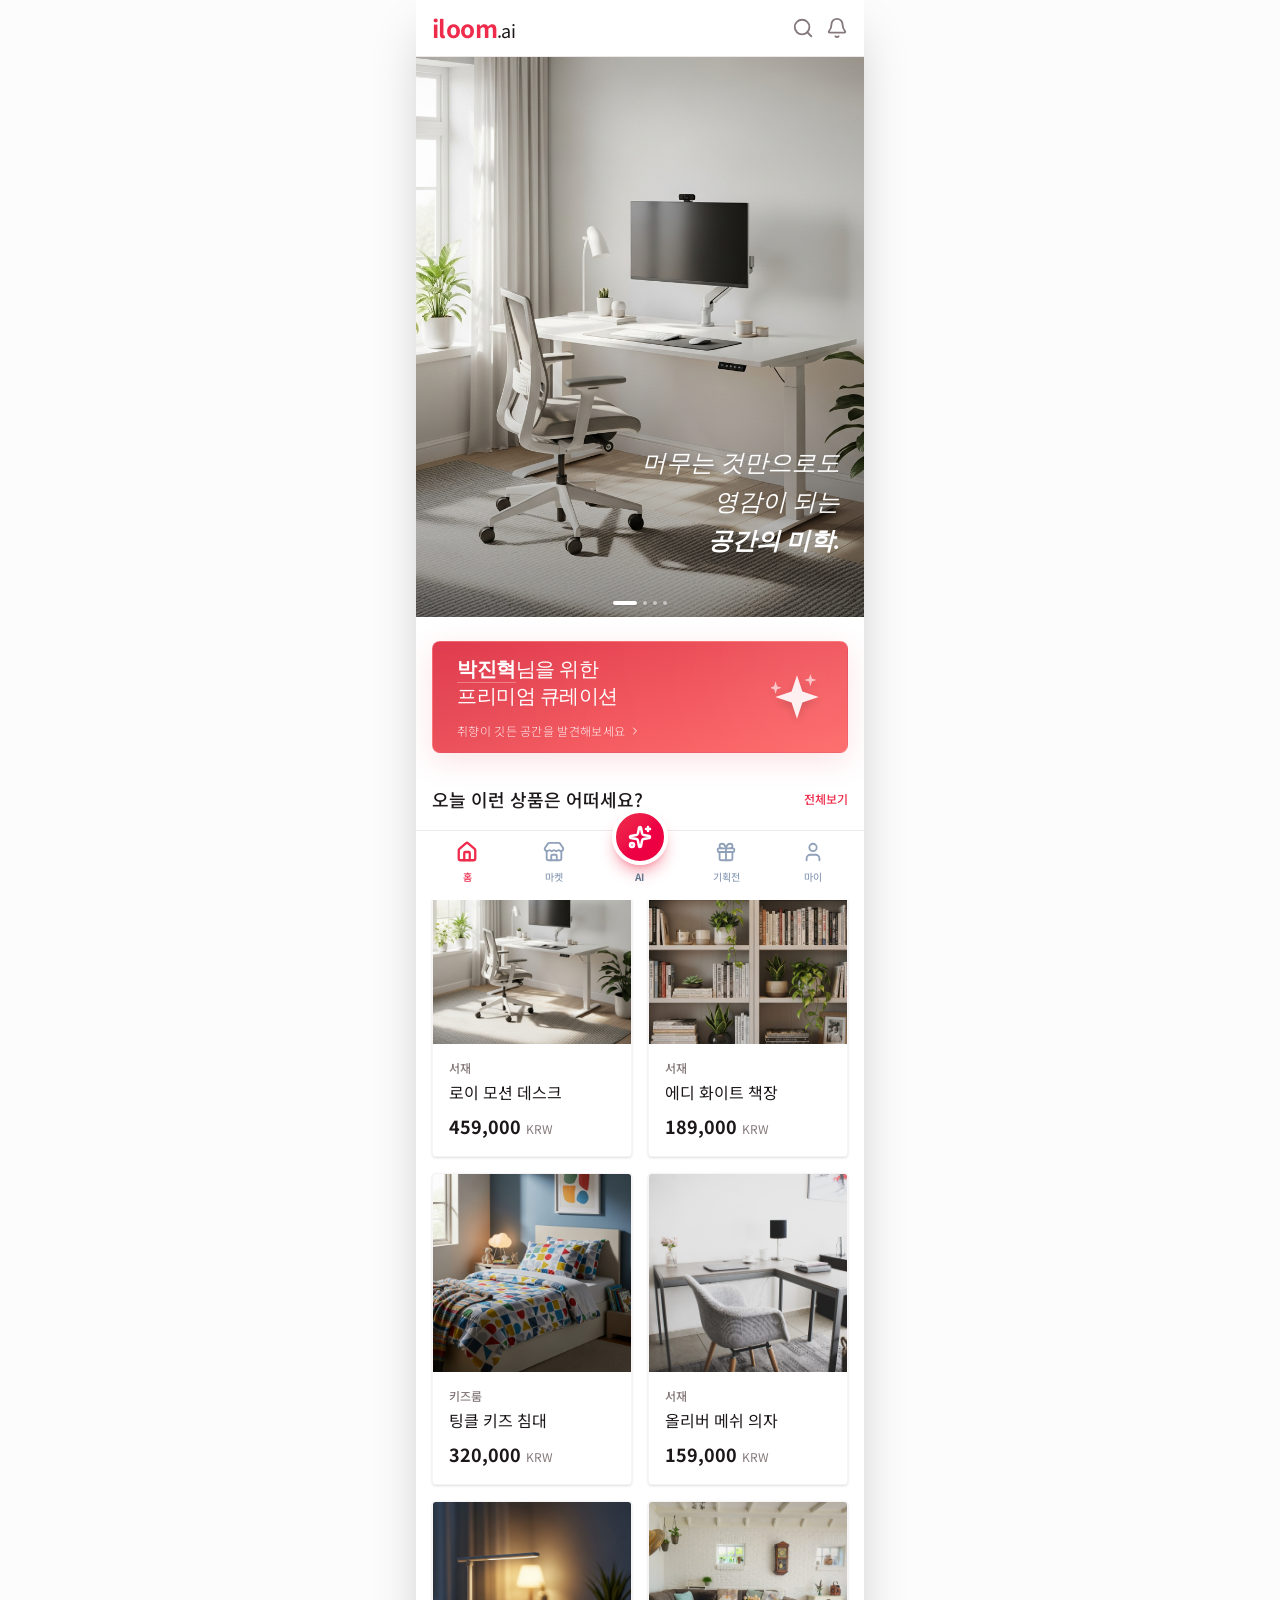
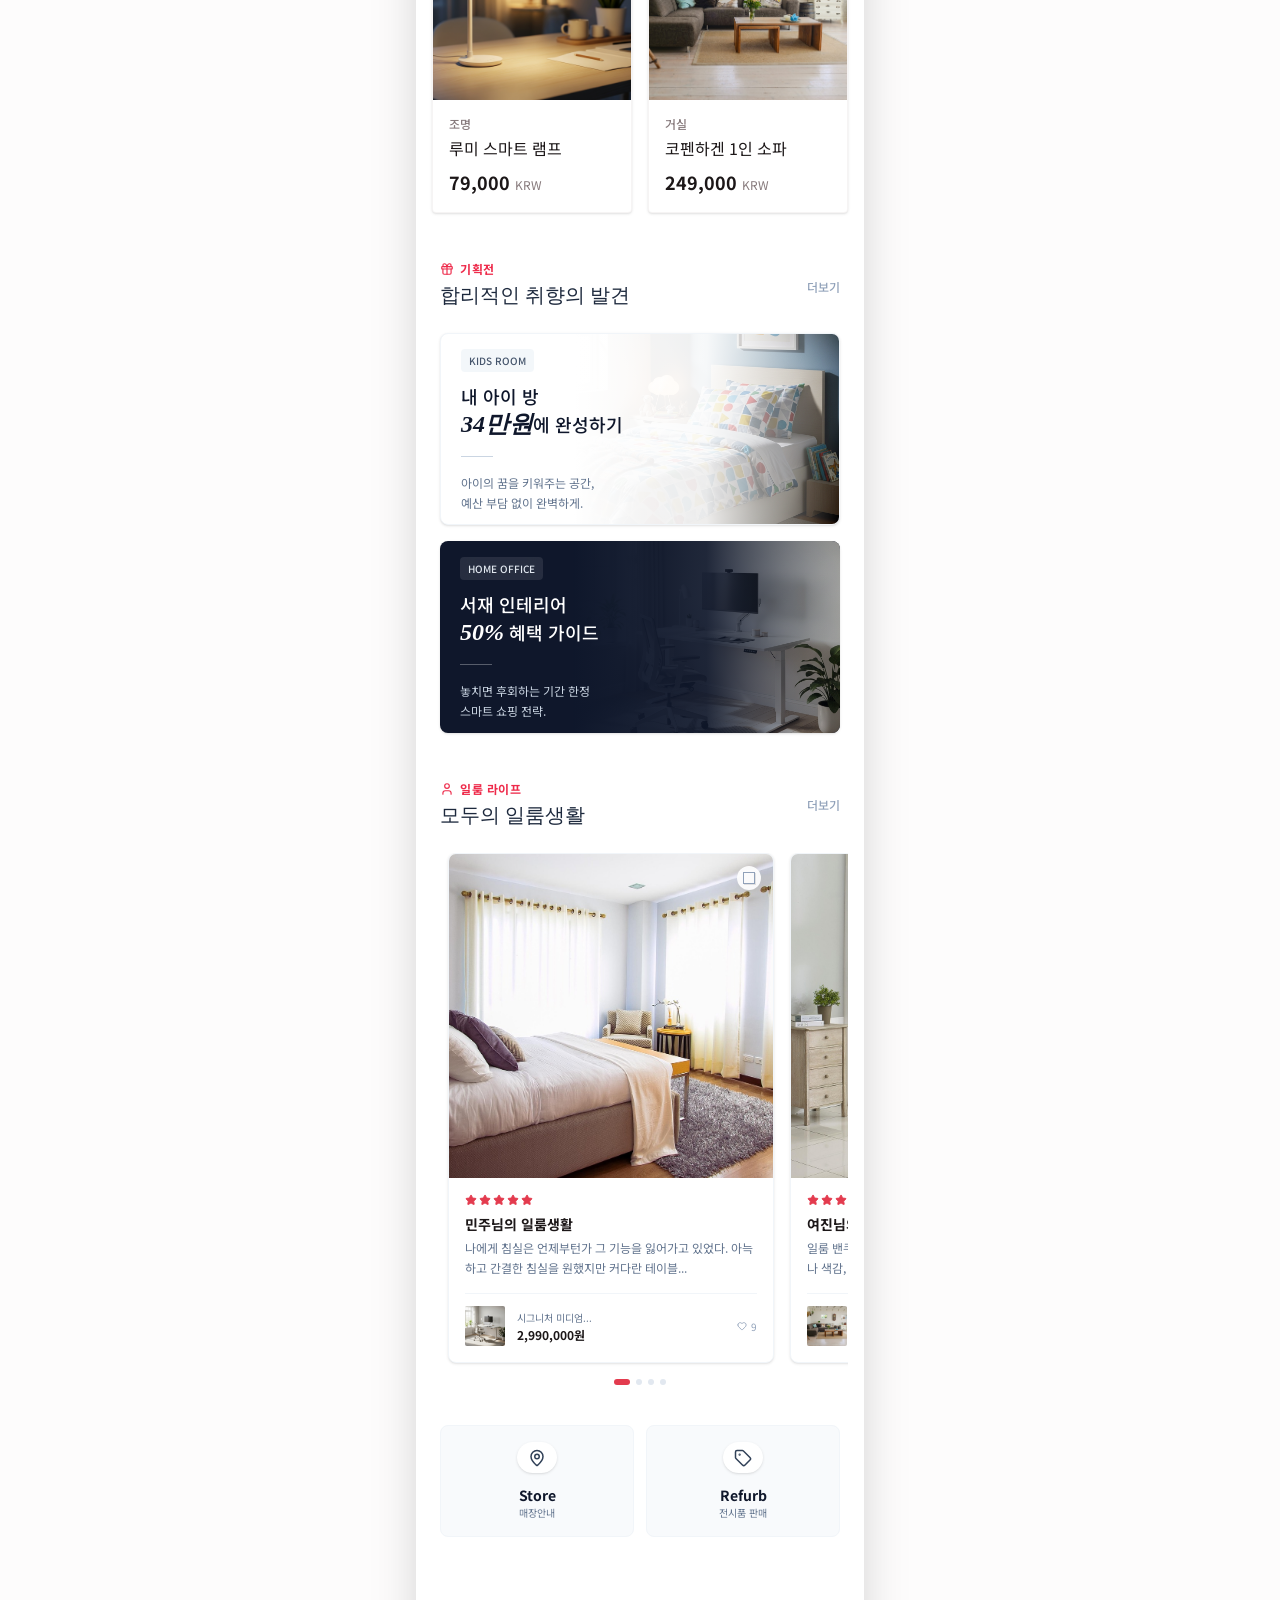
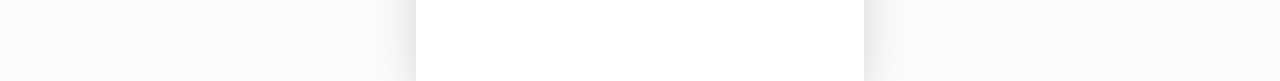
==== index.html @ d651297a "Updates" ====
<!DOCTYPE html>
<html lang="ko">
  <head>
    <meta charset="UTF-8" />
    <meta name="viewport" content="width=device-width, initial-scale=1.0, maximum-scale=1" />

    <meta property="og:title" content="iloom AI - Smart Furniture Shopping" />
    <meta property="og:description" content="AI-powered furniture shopping experience." />
    <meta property="og:type" content="website" />
    <meta property="og:image" content="https://64474882-dd9c-43dd-9227-ce4bdb1ed1da-00-jl6ecvw9ld5j.riker.replit.dev/opengraph.jpg" />
    <meta name="twitter:card" content="summary_large_image" />
    <meta name="twitter:site" content="@replit" />
    <meta name="twitter:title" content="iloom AI" />
    <meta name="twitter:description" content="AI-powered furniture shopping experience." />
    <meta name="twitter:image" content="https://64474882-dd9c-43dd-9227-ce4bdb1ed1da-00-jl6ecvw9ld5j.riker.replit.dev/opengraph.jpg" />

    <link rel="icon" type="image/png" href="/favicon.png" />
    <link rel="preconnect" href="https://fonts.googleapis.com">
    <link rel="preconnect" href="https://fonts.gstatic.com" crossorigin>
    <!-- Adding Noto Sans KR for Korean support and Inter for English -->
    <link href="https://fonts.googleapis.com/css2?family=Inter:wght@300;400;500;600;700&family=Noto+Sans+KR:wght@300;400;500;700&display=swap" rel="stylesheet">
    <script type="module" crossorigin src="/assets/index-DKmPPEUs.js"></script>
    <link rel="stylesheet" crossorigin href="/assets/index-CC4Zu5lG.css">
  </head>
  <body>
    <div id="root"></div>
  </body>
</html>
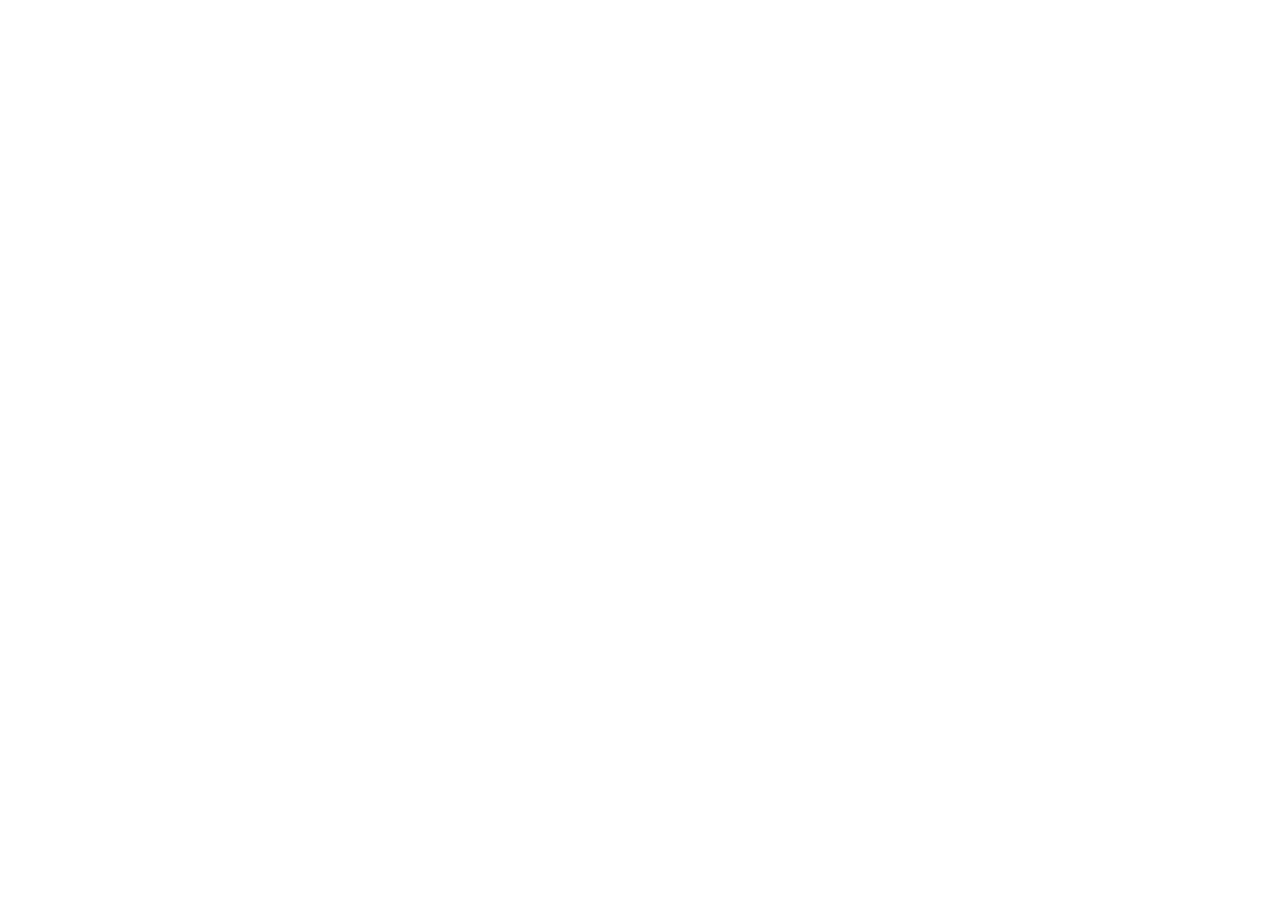
==== commit 1aed3b34: "Updates" ====
--- a/index.html
+++ b/index.html
@@ -14,13 +14,13 @@
     <meta name="twitter:description" content="AI-powered furniture shopping experience." />
     <meta name="twitter:image" content="https://64474882-dd9c-43dd-9227-ce4bdb1ed1da-00-jl6ecvw9ld5j.riker.replit.dev/opengraph.jpg" />
 
-    <link rel="icon" type="image/png" href="/favicon.png" />
+    <link rel="icon" type="image/png" href="/AI-Furniture/favicon.png" />
     <link rel="preconnect" href="https://fonts.googleapis.com">
     <link rel="preconnect" href="https://fonts.gstatic.com" crossorigin>
     <!-- Adding Noto Sans KR for Korean support and Inter for English -->
     <link href="https://fonts.googleapis.com/css2?family=Inter:wght@300;400;500;600;700&family=Noto+Sans+KR:wght@300;400;500;700&display=swap" rel="stylesheet">
-    <script type="module" crossorigin src="/assets/index-DKmPPEUs.js"></script>
-    <link rel="stylesheet" crossorigin href="/assets/index-CC4Zu5lG.css">
+    <script type="module" crossorigin src="/AI-Furniture/assets/index-BY6ly_NA.js"></script>
+    <link rel="stylesheet" crossorigin href="/AI-Furniture/assets/index-CC4Zu5lG.css">
   </head>
   <body>
     <div id="root"></div>
